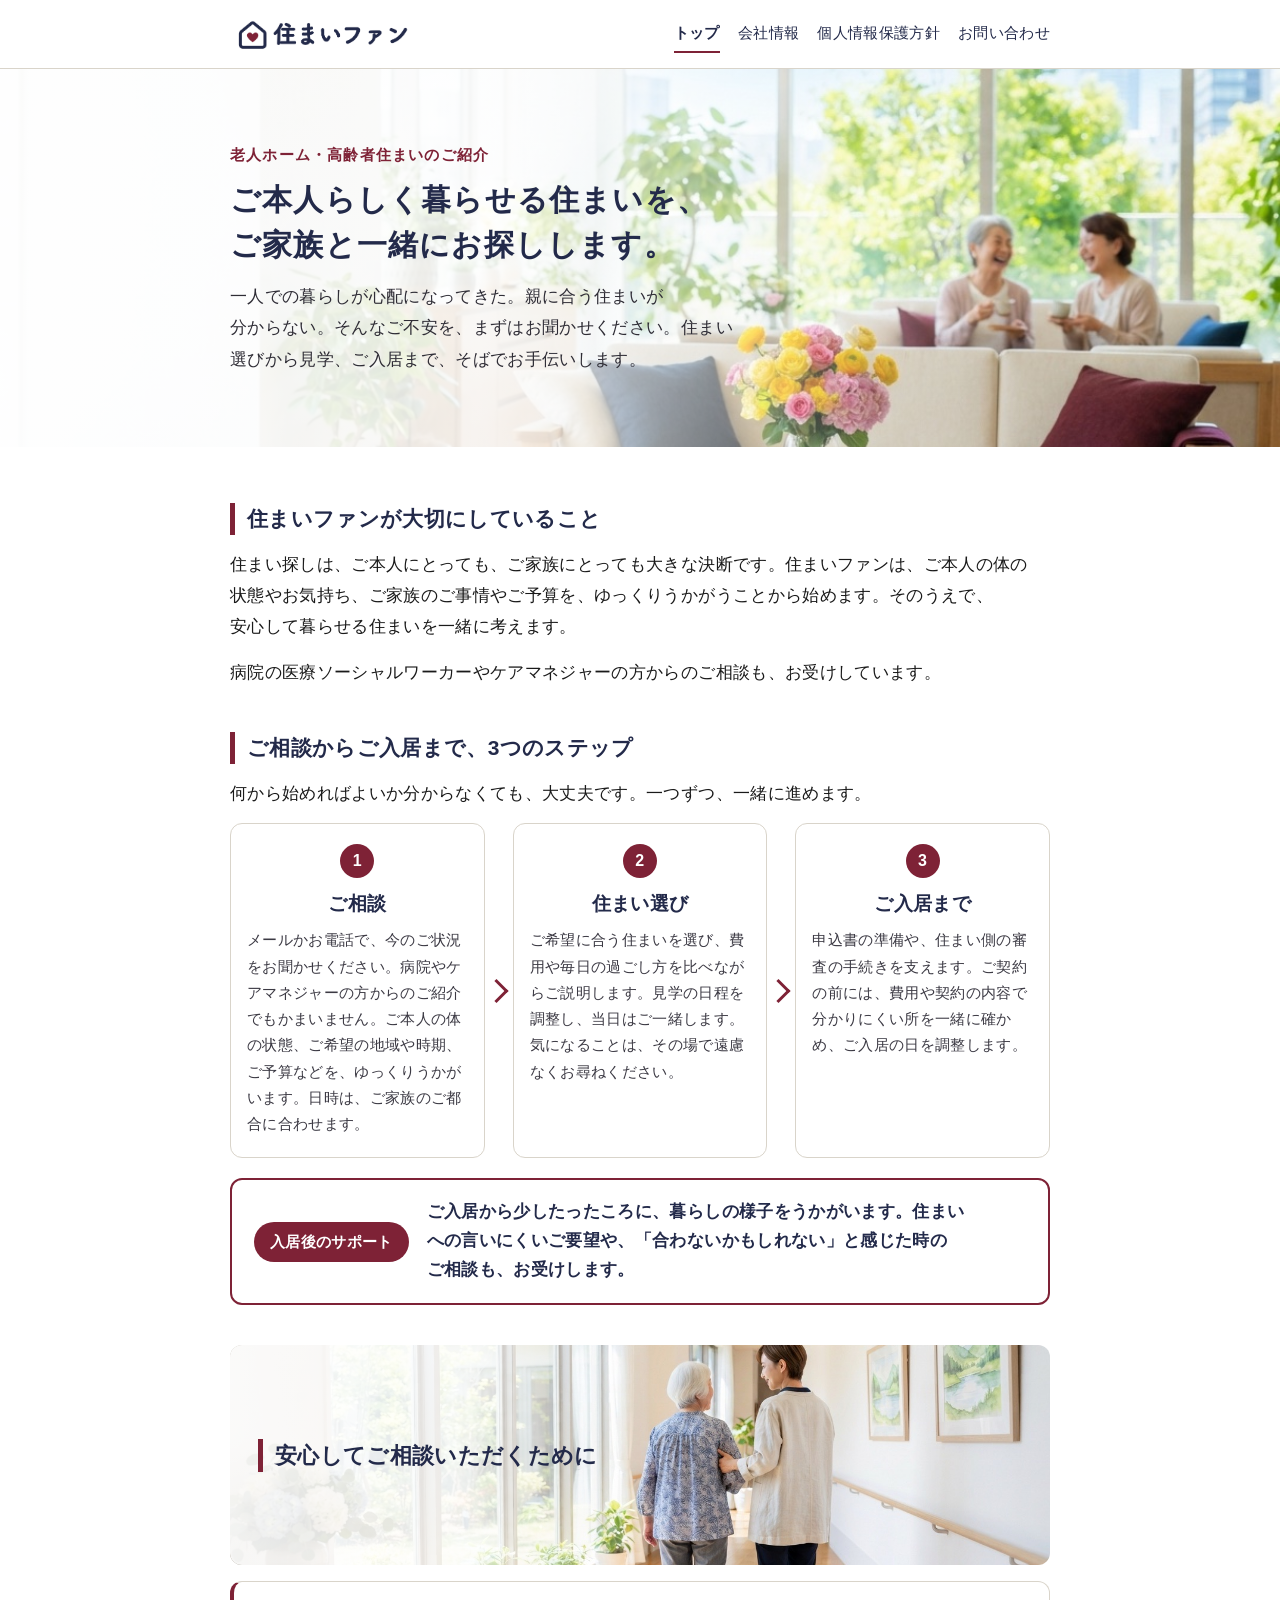
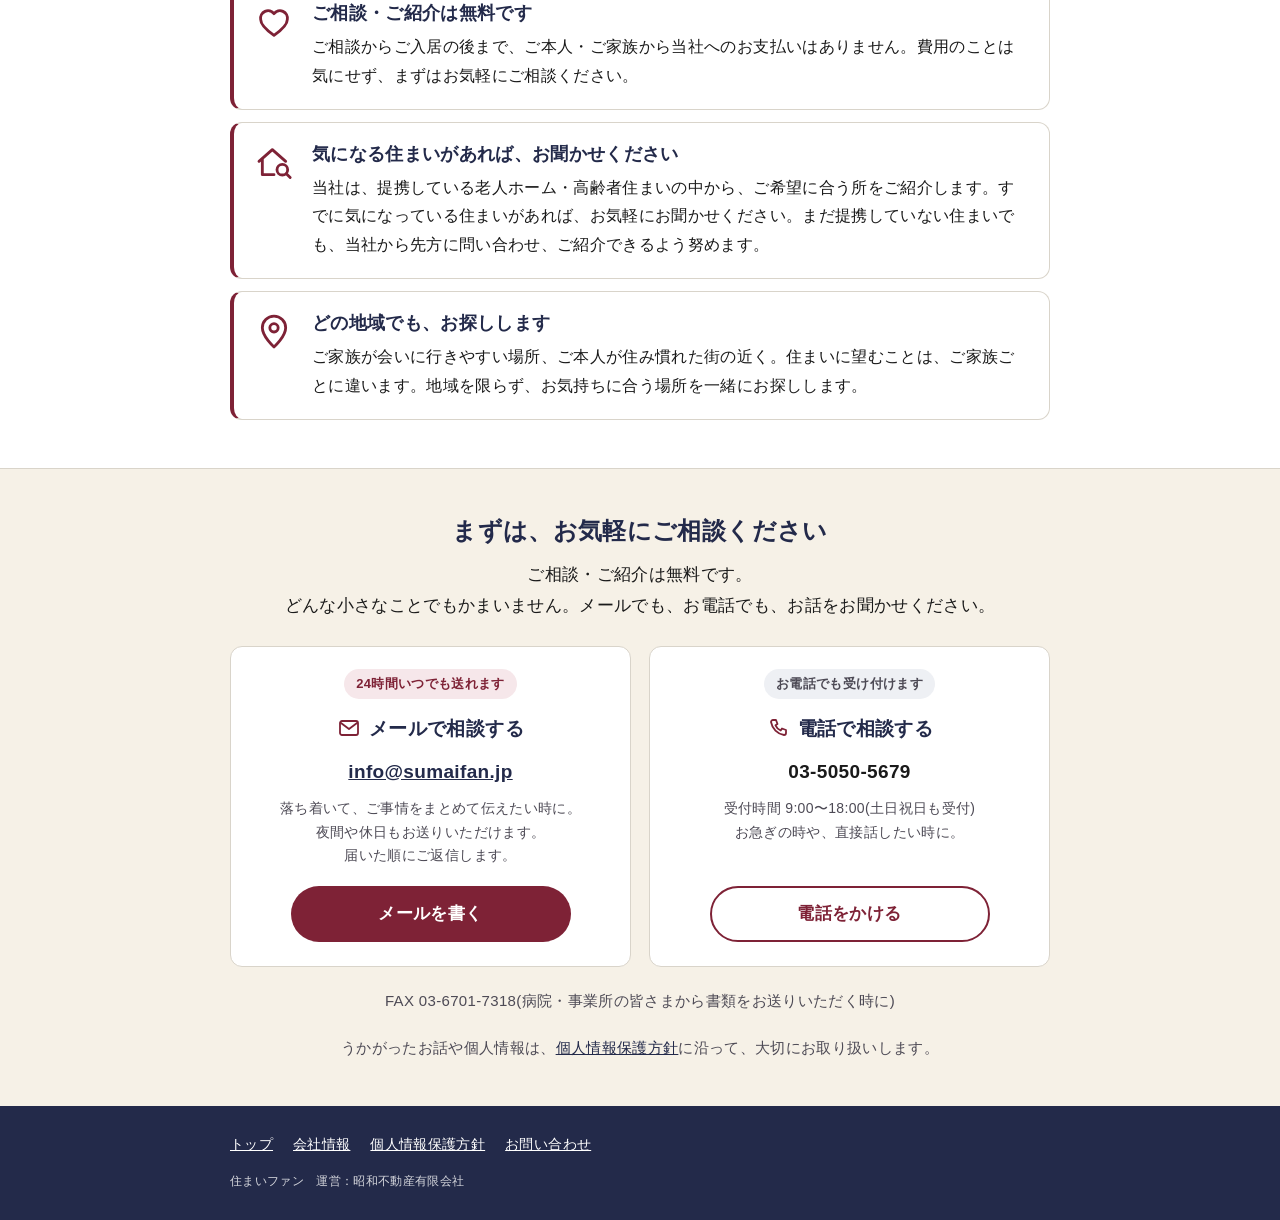
==== index.html @ d3104ee0 "住まいファン 公開(トップ・会社情報・個人情報保護方針・お問い合わせ)" ====
<!doctype html>
<html lang="ja">
<head>
<meta charset="utf-8">
<meta name="viewport" content="width=device-width,initial-scale=1">
<title>住まいファン｜老人ホーム・高齢者住まいのご紹介</title>
<meta name="description" content="住まいファンは、ご本人とご家族のお気持ちをうかがいながら、老人ホーム・高齢者住まいを一緒にお探しする紹介サービスです。ご相談・ご紹介は無料です。運営：昭和不動産有限会社">
<meta property="og:type" content="website">
<meta property="og:site_name" content="住まいファン">
<meta property="og:title" content="住まいファン｜老人ホーム・高齢者住まいのご紹介">
<meta property="og:description" content="住まいファンは、ご本人とご家族のお気持ちをうかがいながら、老人ホーム・高齢者住まいを一緒にお探しする紹介サービスです。ご相談・ご紹介は無料です。運営：昭和不動産有限会社">
<meta property="og:url" content="https://sumaifan.jp/">
<meta property="og:image" content="https://sumaifan.jp/og.jpg">
<meta property="og:image:width" content="1200">
<meta property="og:image:height" content="630">
<meta property="og:locale" content="ja_JP">
<meta name="twitter:card" content="summary_large_image">
<link rel="icon" href="favicon.svg" type="image/svg+xml">
<link rel="stylesheet" href="style.css?v=h7">
</head>
<body>
<header class="site-header">
  <div class="wrap">
    <a class="brand" href="index.html"><img src="logo.png" alt="住まいファン" width="190" height="40"></a>
    <nav class="nav" aria-label="サイト内">
      <a href="index.html" aria-current="page">トップ</a>
      <a href="company.html">会社情報</a>
      <a href="privacy.html">個人情報保護方針</a>
      <a href="contact.html">お問い合わせ</a>
    </nav>
  </div>
</header>

<div class="hero-light">
  <div class="wrap">
    <p class="svc">老人ホーム・高齢者住まいのご紹介</p>
    <h1><span class="nw">ご本人らしく</span><span class="nw">暮らせる住まいを、</span><br><span class="nw">ご家族と一緒に</span><span class="nw">お探しします。</span></h1>
    <p>一人での暮らしが心配になってきた。親に合う住まいが分からない。そんなご不安を、まずはお聞かせください。住まい選びから見学、ご入居まで、そばでお手伝いします。</p>
  </div>
</div>

<main>
  <div class="wrap">

    <section>
      <h2>住まいファンが大切にしていること</h2>
      <p>住まい探しは、ご本人にとっても、ご家族にとっても大きな決断です。住まいファンは、ご本人の体の状態やお気持ち、ご家族のご事情やご予算を、ゆっくりうかがうことから始めます。そのうえで、安心して暮らせる住まいを一緒に考えます。</p>
      <p>病院の医療ソーシャルワーカーやケアマネジャーの方からのご相談も、お受けしています。</p>
    </section>

    <section>
      <h2>ご相談からご入居まで、3つのステップ</h2>
      <p>何から始めればよいか分からなくても、大丈夫です。一つずつ、一緒に進めます。</p>
      <ol class="step3">
        <li><span class="n">1</span><b>ご相談</b><p>メールかお電話で、今のご状況をお聞かせください。病院やケアマネジャーの方からのご紹介でもかまいません。ご本人の体の状態、ご希望の地域や時期、ご予算などを、ゆっくりうかがいます。日時は、ご家族のご都合に合わせます。</p></li>
        <li><span class="n">2</span><b>住まい選び</b><p>ご希望に合う住まいを選び、費用や毎日の過ごし方を比べながらご説明します。見学の日程を調整し、当日はご一緒します。気になることは、その場で遠慮なくお尋ねください。</p></li>
        <li><span class="n">3</span><b>ご入居まで</b><p>申込書の準備や、住まい側の審査の手続きを支えます。ご契約の前には、費用や契約の内容で分かりにくい所を一緒に確かめ、ご入居の日を調整します。</p></li>
      </ol>
      <div class="after-box">
        <span class="after-tag">入居後のサポート</span>
        <p>ご入居から少したったころに、暮らしの様子をうかがいます。住まいへの言いにくいご要望や、「合わないかもしれない」と感じた時のご相談も、お受けします。</p>
      </div>
    </section>

    <section class="promise">
      <div class="promise-head">
        <h2>安心してご相談いただくために</h2>
      </div>
      <div class="cards">
      <div class="card"><svg class="ico" viewBox="0 0 24 24" aria-hidden="true"><path d="M12 20c-5-3.5-8-6.3-8-9.5A4.5 4.5 0 0 1 12 7a4.5 4.5 0 0 1 8 3.5c0 3.2-3 6-8 9.5z"/></svg><div><h3>ご相談・ご紹介は無料です</h3><p>ご相談からご入居の後まで、ご本人・ご家族から当社へのお支払いはありません。費用のことは気にせず、まずはお気軽にご相談ください。</p></div></div>
      <div class="card"><svg class="ico" viewBox="0 0 24 24" aria-hidden="true"><path d="M3 11 11 4l8 7"/><path d="M5 10v9h7"/><circle cx="17" cy="16" r="3.2"/><path d="m19.4 18.4 2.3 2.3"/></svg><div><h3>気になる住まいがあれば、お聞かせください</h3><p>当社は、提携している老人ホーム・高齢者住まいの中から、ご希望に合う所をご紹介します。すでに気になっている住まいがあれば、お気軽にお聞かせください。まだ提携していない住まいでも、当社から先方に問い合わせ、ご紹介できるよう努めます。</p></div></div>
      <div class="card"><svg class="ico" viewBox="0 0 24 24" aria-hidden="true"><path d="M12 21s-7-6.2-7-11.5A7 7 0 0 1 19 9.5C19 14.8 12 21 12 21z"/><circle cx="12" cy="9.5" r="2.5"/></svg><div><h3>どの地域でも、お探しします</h3><p>ご家族が会いに行きやすい場所、ご本人が住み慣れた街の近く。住まいに望むことは、ご家族ごとに違います。地域を限らず、お気持ちに合う場所を一緒にお探しします。</p></div></div>
      </div>
    </section>

  </div>
  <section class="cta">
    <div class="wrap">
      <h2>まずは、お気軽にご相談ください</h2>
      <p class="cta-lead">ご相談・ご紹介は無料です。<br class="pc">どんな小さなことでもかまいません。メールでも、お電話でも、お話をお聞かせください。</p>
      <div class="cta-grid contact-cards">
        <div class="cta-card">
          <span class="cta-tag">24時間いつでも送れます</span>
          <h3><svg class="cta-ico" viewBox="0 0 24 24" aria-hidden="true"><rect x="3" y="5" width="18" height="14" rx="2"/><path d="M4 7l8 6 8-6"/></svg>メールで相談する</h3>
          <p class="cta-main"><span data-m="cGoubmFmaWFtdXNAb2ZuaQ==">(メールアドレスは、ブラウザのJavaScriptを有効にすると表示されます)</span></p>
          <p class="cta-sub">落ち着いて、ご事情をまとめて伝えたい時に。夜間や休日もお送りいただけます。届いた順にご返信します。</p>
          <a class="cta-btn" data-mailto="cGoubmFmaWFtdXNAb2ZuaQ==" href="contact.html">メールを書く</a>
        </div>
        <div class="cta-card cta-card-sub">
          <span class="cta-tag cta-tag-sub">お電話でも受け付けます</span>
          <h3><svg class="cta-ico" viewBox="0 0 24 24" aria-hidden="true"><path d="M7 4h3l1.5 4-2 1.3a10 10 0 0 0 5.2 5.2l1.3-2 4 1.5v3a2 2 0 0 1-2 2A16 16 0 0 1 5 6a2 2 0 0 1 2-2z"/></svg>電話で相談する</h3>
          <p class="cta-main">03-5050-5679</p>
          <p class="cta-sub">受付時間 9:00〜18:00(土日祝日も受付)<br>お急ぎの時や、直接話したい時に。</p>
          <a class="cta-btn cta-btn-sub" href="tel:0350505679">電話をかける</a>
        </div>
      </div>
      <p class="note fax-line">FAX 03-6701-7318(病院・事業所の皆さまから書類をお送りいただく時に)</p>
      <p class="note">うかがったお話や個人情報は、<a href="privacy.html">個人情報保護方針</a>に沿って、大切にお取り扱いします。</p>
    </div>
  </section>
</main>

<footer class="site-footer">
  <div class="wrap">
    <nav aria-label="フッター">
      <a href="index.html">トップ</a>
      <a href="company.html">会社情報</a>
      <a href="privacy.html">個人情報保護方針</a>
      <a href="contact.html">お問い合わせ</a>
    </nav>
    <small>住まいファン　運営：昭和不動産有限会社</small>
  </div>
</footer>
<script src="mail.js?v=2"></script>
</body>
</html>
---- style.css ----
:root{
  --navy:#232a4a;
  --wine:#7e2236;
  --cream:#f6f1e7;
  --ink:#1a1a1a;
  --sub:#4d4a55;
  --line:#d9d4ca;
  --bg:#ffffff;
}
*{box-sizing:border-box}
html{-webkit-text-size-adjust:100%}
body{margin:0;background:var(--bg);color:var(--ink);
  font-family:"Hiragino Sans","Hiragino Kaku Gothic ProN","Noto Sans JP","Yu Gothic",Meiryo,sans-serif;
  font-size:17px;line-height:1.85;letter-spacing:.02em}
a{color:var(--navy)}
img{max-width:100%;height:auto}
.wrap{max-width:860px;margin:0 auto;padding:0 20px}

/* ヘッダー */
.site-header{border-bottom:1px solid var(--line);background:#fff}
.site-header .wrap{display:flex;align-items:center;justify-content:space-between;gap:10px 16px;padding-top:14px;padding-bottom:14px;flex-wrap:wrap}
.brand{display:block;line-height:0}
.brand img{height:40px;width:auto}
.nav{display:flex;gap:4px 18px;flex-wrap:wrap;font-size:15px}
.nav a{text-decoration:none;color:var(--navy);padding:4px 0;border-bottom:2px solid transparent}
.nav a[aria-current="page"]{border-bottom-color:var(--wine);font-weight:600}

/* 見出しの帯 */
.hero{background:var(--navy);color:#fff;position:relative;overflow:hidden}
.hero::after{content:"";position:absolute;right:0;top:0;bottom:0;width:10px;background:var(--wine)}
.hero .wrap{padding-top:44px;padding-bottom:44px}
.hero .svc{color:#f1cdd3;font-size:15px;letter-spacing:.08em;margin:0 0 8px}
.hero h1{font-size:28px;line-height:1.5;margin:0 0 12px;letter-spacing:.04em}
.hero p{margin:0;opacity:.95}
.nw{display:inline-block}
.page-title{background:var(--cream);border-bottom:1px solid var(--line)}
.page-title .wrap{padding-top:28px;padding-bottom:24px}
.page-title h1{margin:0;font-size:26px;color:var(--navy);letter-spacing:.04em}

/* 本文 */
main{padding:12px 0 56px}
section{margin-top:40px}
h2{font-size:21px;color:var(--navy);margin:0 0 14px;padding-left:12px;border-left:5px solid var(--wine);line-height:1.5}
h3{font-size:18px;color:var(--navy);margin:28px 0 8px}
p{margin:0 0 14px}
ul,ol{margin:0 0 14px;padding-left:1.5em}
li{margin:2px 0}

/* 相談の流れ */
.steps{list-style:none;padding:0;margin:0;counter-reset:s;display:grid;gap:10px}
.steps li{counter-increment:s;display:flex;gap:14px;align-items:flex-start;background:var(--cream);border-radius:8px;padding:14px 16px;margin:0}
.steps li::before{content:counter(s);flex:0 0 32px;height:32px;border-radius:50%;background:var(--navy);color:#fff;font-weight:700;display:flex;align-items:center;justify-content:center;font-size:15px;margin-top:2px}
.steps b{display:block;color:var(--navy)}

/* 表 */
table.info{width:100%;border-collapse:collapse;margin:0 0 14px}
table.info th,table.info td{border-bottom:1px solid var(--line);padding:12px 8px;text-align:left;vertical-align:top}
table.info th{width:9em;color:var(--sub);font-weight:600;white-space:nowrap}
table.info ul{margin:0;padding-left:1.2em}

/* 連絡先の箱 */
.contact-box{border:2px solid var(--navy);border-radius:10px;padding:20px 22px;margin:0 0 14px}
.contact-box dl{margin:0;display:grid;grid-template-columns:auto 1fr;gap:6px 18px}
.contact-box dt{color:var(--sub);font-weight:600}
.contact-box dd{margin:0;font-size:19px;word-break:break-all}
.contact-box dd.small{font-size:16px}

.note{font-size:15px;color:var(--sub)}

/* 公開前に埋める所の印 */
.todo{background:#fff3b0;color:#5a4500;border:1px dashed #c9a400;border-radius:3px;padding:0 4px;font-size:.92em}

/* フッター */
.site-footer{background:var(--navy);color:#fff;font-size:14px}
.site-footer .wrap{padding-top:26px;padding-bottom:26px}
.site-footer nav{display:flex;flex-wrap:wrap;gap:6px 20px;margin-bottom:10px}
.site-footer a{color:#fff}
.site-footer small{opacity:.8}

@media (max-width:600px){
  body{font-size:16px}
  .wrap{padding:0 16px}
  .brand img{height:32px}
  .hero h1{font-size:23px}
  .page-title h1{font-size:22px}
  h2{font-size:19px}
  table.info th,table.info td{display:block;width:auto;white-space:normal;padding:4px 4px}
  table.info th{padding-top:12px;border-bottom:none}
  .contact-box{padding:16px}
  .contact-box dl{grid-template-columns:1fr;gap:0}
  .contact-box dd{margin-bottom:10px}
}

/* 写真入りの見出し(10/20) */
.hero-photo{background:#2b3150 url(hero.jpg) center right/cover no-repeat}
.hero-photo::before{content:"";position:absolute;inset:0;background:linear-gradient(90deg,rgba(35,42,74,.88) 0%,rgba(35,42,74,.72) 42%,rgba(35,42,74,.15) 75%,rgba(35,42,74,0) 100%)}
.hero-photo .wrap{position:relative;z-index:1;padding-top:72px;padding-bottom:72px}
.hero-photo h1,.hero-photo p{max-width:30em;text-shadow:0 1px 3px rgba(0,0,0,.25)}

/* 流れの絵 */
.ico{width:30px;height:30px;flex:0 0 30px;fill:none;stroke:var(--navy);stroke-width:1.7;stroke-linecap:round;stroke-linejoin:round}
.ico .ac{fill:var(--wine);stroke:none}
.steps li{align-items:center}
.steps li .ico{margin-left:-2px}

/* 3つの欄(横長の段) */
.cards{display:grid;grid-template-columns:1fr;gap:12px}
.card{display:flex;gap:18px;align-items:flex-start;background:#fff;border:1px solid var(--line);border-left:5px solid var(--wine);border-radius:10px;padding:18px 20px}
.card .ico{width:40px;height:40px;flex:0 0 40px;stroke:var(--wine);margin-top:2px}
.card h3{margin:0 0 6px;font-size:18px;line-height:1.5;color:var(--navy)}
.card p{margin:0;font-size:16px;line-height:1.8}

/* 連絡先の帯 */
.band{background:var(--cream);border-radius:12px;padding:28px 24px}
.band .contact-box{background:#fff}

@media (max-width:600px){
  .hero-photo{background-position:70% center}
  .hero-photo::before{background:linear-gradient(180deg,rgba(35,42,74,.62) 0%,rgba(35,42,74,.5) 100%)}
  .hero-photo .wrap{padding-top:48px;padding-bottom:48px}
  .card{gap:14px;padding:16px}
  .card .ico{width:32px;height:32px;flex-basis:32px}
  .band{padding:22px 16px}
}

/* 流れ(つながった形。10/20) */
.flow{list-style:none;margin:8px 0 0;padding:0;counter-reset:f;position:relative}
.flow li{counter-increment:f;position:relative;padding:0 0 22px 56px;margin:0}
.flow li::before{content:counter(f);position:absolute;left:0;top:0;width:36px;height:36px;border-radius:50%;background:#fff;border:2px solid var(--wine);color:var(--wine);font-weight:700;font-size:16px;display:flex;align-items:center;justify-content:center;z-index:1}
.flow li::after{content:"";position:absolute;left:17px;top:36px;bottom:0;width:2px;background:#e3c9ce}
.flow li:last-child{padding-bottom:0}
.flow li:last-child::after{display:none}
.flow b{display:block;color:var(--navy);font-size:17px;line-height:1.5;padding-top:5px;margin-bottom:2px}
.flow div{color:#3c3a44}

/* 明るい写真の見出し(10/20) */
.hero-light{position:relative;background:#f7f5f0 url(hero.jpg) right center/cover no-repeat;overflow:hidden}
.hero-light::before{content:"";position:absolute;inset:0;background:linear-gradient(90deg,rgba(255,255,255,.94) 0%,rgba(255,255,255,.86) 38%,rgba(255,255,255,.25) 64%,rgba(255,255,255,0) 80%)}
.hero-light .wrap{position:relative;z-index:1;padding-top:72px;padding-bottom:72px}
.hero-light .svc{color:var(--wine);font-size:15px;letter-spacing:.08em;margin:0 0 8px;font-weight:600}
.hero-light h1{font-size:30px;line-height:1.5;margin:0 0 14px;letter-spacing:.04em;color:var(--navy);max-width:16em}
.hero-light p{margin:0;max-width:27em;color:#2f2d36}
@media (max-width:600px){
  .hero-light{background:#fff url(hero.jpg) center bottom/100% auto no-repeat}
  .hero-light::before{background:linear-gradient(180deg,#fff 0%,#fff 55%,rgba(255,255,255,0) 72%)}
  .hero-light .wrap{padding-top:36px;padding-bottom:62vw}
  .hero-light h1{font-size:23px}
  .flow li{padding-left:50px}
}

/* 流れ(同じ大きさの枠を並べる。LIFULL介護の形を参考。10/20) */
.flow-cards{list-style:none;margin:8px 0 0;padding:0;display:grid;grid-template-columns:repeat(3,1fr);gap:14px}
.flow-cards li{margin:0;background:#fff;border:1px solid var(--line);border-radius:10px;padding:16px 16px 18px;display:flex;flex-direction:column}
.flow-cards .no{align-self:flex-start;background:var(--wine);color:#fff;font-size:12px;font-weight:700;letter-spacing:.08em;border-radius:4px;padding:2px 8px;margin-bottom:10px}
.flow-cards b{color:var(--navy);font-size:17px;line-height:1.5;margin-bottom:6px}
.flow-cards p{margin:0;font-size:15px;line-height:1.75;color:#3c3a44}
@media (max-width:760px){.flow-cards{grid-template-columns:repeat(2,1fr)}}
@media (max-width:600px){.flow-cards{grid-template-columns:1fr;gap:10px}.flow-cards li{padding:14px 16px}}

/* 3つのステップ(スーモカウンター・楽天銀行の形を参考。10/20) */
.step3{list-style:none;margin:10px 0 0;padding:0;display:grid;grid-template-columns:1fr 1fr 1fr;gap:34px}
.step3 li{position:relative;margin:0;background:#fff;border:1px solid var(--line);border-radius:12px;padding:20px 18px;text-align:center}
.step3 li:not(:last-child)::after{content:"";position:absolute;right:-24px;top:50%;width:14px;height:14px;border-top:3px solid var(--wine);border-right:3px solid var(--wine);transform:translateY(-50%) rotate(45deg)}
.step3 .n{display:inline-flex;align-items:center;justify-content:center;width:34px;height:34px;border-radius:50%;background:var(--wine);color:#fff;font-weight:700;font-size:16px}
.step3 b{display:block;margin:8px 0 6px;color:var(--navy);font-size:19px}
.step3 p{margin:0;font-size:15px;line-height:1.75;text-align:left;color:#3c3a44}
.after{margin:16px 0 0;padding:12px 16px;background:var(--cream);border-radius:8px;font-size:15px}
@media (max-width:600px){
  .step3{grid-template-columns:1fr;gap:30px}
  .step3 li:not(:last-child)::after{right:auto;left:50%;top:auto;bottom:-22px;transform:translateX(-50%) rotate(135deg)}
}

/* ステップの後の写真(10/20) */
.photo-band{margin:40px 0 0}
.photo-band img{display:block;width:100%;height:auto;aspect-ratio:1376/606;object-fit:cover;border-radius:12px}
@media (max-width:600px){.photo-band{margin-top:32px}.photo-band img{aspect-ratio:4/3;object-position:30% center}}

/* 3つの段をまとめる見出しの帯(写真入り。10/20) */
.promise-head{position:relative;height:220px;border-radius:12px;overflow:hidden;background:#f3efe8 url(family_walk.jpg) 70% 40%/cover no-repeat;margin-bottom:16px;display:flex;align-items:center}
.promise-head::before{content:"";position:absolute;inset:0;background:linear-gradient(90deg,rgba(255,255,255,.93) 0%,rgba(255,255,255,.8) 30%,rgba(255,255,255,0) 52%)}
.promise-head h2{position:relative;margin:0 0 0 28px;border-left:5px solid var(--wine);padding-left:12px;font-size:22px}
@media (max-width:600px){
  .promise-head{height:auto;flex-direction:column;align-items:stretch;background:none}
  .promise-head::before{display:none}
  .promise-head h2{margin:0 0 12px;font-size:19px}
  .promise-head::after{content:"";display:block;height:170px;border-radius:12px;background:url(family_walk.jpg) 70% 40%/cover no-repeat}
}

/* 連絡先の帯(LIFULL介護・笑美面・スーモカウンター・ベリーベストの形を参考。10/20) */
.cta{background:var(--cream);border-top:1px solid var(--line);margin-top:48px}
.cta .wrap{padding-top:44px;padding-bottom:44px}
.cta h2{text-align:center;border:none;padding:0;font-size:24px;margin-bottom:10px}
.cta-lead{text-align:center;margin:0 auto 24px;max-width:42em}
.cta-grid{display:grid;grid-template-columns:1fr 1fr;gap:18px}
.cta-card{background:#fff;border:1px solid var(--line);border-radius:12px;padding:22px 22px 24px;display:flex;flex-direction:column;align-items:center;text-align:center}
.cta-tag{background:#f6e7ea;color:var(--wine);font-size:13px;font-weight:700;border-radius:999px;padding:3px 12px}
.cta-card h3{display:flex;align-items:center;gap:8px;margin:12px 0 8px;font-size:19px;color:var(--navy)}
.cta-ico{width:24px;height:24px;fill:none;stroke:var(--wine);stroke-width:1.8;stroke-linecap:round;stroke-linejoin:round}
.cta-main{margin:0 0 4px;font-size:19px;font-weight:600;word-break:break-all}
.cta-tel{font-size:28px;letter-spacing:.04em;color:var(--navy)}
.cta-sub{margin:0;font-size:14px;color:var(--sub)}
.cta-btn{margin-top:auto;display:block;width:100%;max-width:280px;background:var(--wine);color:#fff;text-decoration:none;font-weight:700;border-radius:999px;padding:12px 16px}
.cta-card p:last-of-type{margin-bottom:18px}
.cta-btn:hover{opacity:.9}
.cta .note{text-align:center;margin:20px 0 0}
main{padding-bottom:0}
@media (max-width:600px){
  .cta .wrap{padding-top:32px;padding-bottom:32px}
  .cta h2{font-size:20px}
  .cta-lead{text-align:left}
  .cta-lead br.pc{display:none}
  .cta-grid{grid-template-columns:1fr}
  .cta-tel{font-size:25px}
}

/* メールを主にし、電話は1行に控える(笑美面の問い合わせページ・スーモカウンターの形を参考。10/20) */
.cta-mail{max-width:520px;margin:0 auto;background:#fff;border:1px solid var(--line);border-radius:12px;padding:24px 22px 26px;display:flex;flex-direction:column;align-items:center;text-align:center}
.cta-mail h3{display:flex;align-items:center;gap:8px;margin:12px 0 8px;font-size:20px;color:var(--navy)}
.cta-mail .cta-main{margin-bottom:18px}
.cta-tel-line{text-align:center;margin:18px 0 0;font-size:14px;color:var(--sub)}
.cta-tel-line a{color:var(--sub)}

/* 電話は枠を残し、メールより控えめに見せる(10/20) */
.cta-tag-sub{background:#eef0f4;color:var(--sub)}
.cta-card-sub .cta-main{font-size:19px;color:var(--ink)}
.cta-btn-sub{background:#fff;color:var(--wine);border:2px solid var(--wine);padding:10px 16px}

/* 入居後の一文を、3つのステップに続く段として見せる(笑美面の「STEP 7 ご入居後サポート」を参考。10/20) */
.after-box{position:relative;margin-top:20px;display:flex;align-items:center;gap:18px;background:#fff;border:2px solid var(--wine);border-radius:12px;padding:18px 22px}
.after-box::before{content:none;position:absolute;left:50%;top:-24px;width:14px;height:14px;border-top:3px solid var(--wine);border-right:3px solid var(--wine);transform:translateX(-50%) rotate(135deg)}
.after-tag{flex:0 0 auto;background:var(--wine);color:#fff;font-weight:700;font-size:15px;border-radius:999px;padding:6px 16px}
.after-box b{display:block;color:var(--navy);font-size:19px;margin-bottom:2px}
.after-box p{margin:0;font-size:15px;line-height:1.75;color:#3c3a44}
@media (max-width:600px){
  .after-box{flex-direction:column;align-items:flex-start;gap:10px;padding:16px}
  .after-box{margin-top:30px}
  .after-box::before{content:"";top:-22px}
}
.after-box>p{font-size:17px;font-weight:600;color:var(--navy);line-height:1.7}

/* 全体の微修正(10/20) */
/* 日本語を文節の切れ目で折り返す(「ご/本人」「日時/は」のような折れ方を防ぐ) */
h1,h2,h3,p,li,dd,b{word-break:auto-phrase;text-wrap:pretty}
/* 角の丸みをそろえる */
.flow-cards li,.card,.step3 li,.after-box,.cta-card,.promise-head,.hero-light{border-radius:12px}
.hero-light{border-radius:0}
/* 一番上の文の幅を広げ、折り返しを減らす */
.hero-light p{max-width:30em}
/* 3つのステップ：枠の中を少し広くし、矢印の間を詰める */
.step3{gap:28px}
.step3 li{padding:20px 16px}
.step3 li:not(:last-child)::after{right:-21px}
/* 3つの段：左の線を細く */
.card{border-left-width:4px}
/* 見出しの上の余白をそろえる */
section{margin-top:44px}
.promise{margin-top:40px}
@media (max-width:600px){
  .nav{gap:4px 14px;font-size:14px}
  section{margin-top:36px}
}
/* 幅の狭い枠の中は、文節で折ると行が短く切れすぎるため、通常の折り返しにする */
.step3 p,.card p,.cta-card p{word-break:normal;text-wrap:wrap}

/* 会社情報：ごあいさつの帯(背景を消した写真を、帯の下端にそろえる。ベネッセスタイルケア・GA technologies の形を参考。10/20) */
/* ページ名は色の帯にせず白地に置き、ごあいさつの帯とぶつけない(ベネッセスタイルケア・GA technologies の形。10/20) */
.page-title-plain{background:#fff;border-bottom:none}
.page-title-plain .wrap{padding-top:32px;padding-bottom:24px}
/* あいさつの本文も帯の中に入れ、文を写真に重ねて帯を短くする(トップの一番上の写真と同じ重ね方。10/20) */
.mb{position:relative;overflow:hidden;margin:0;background:linear-gradient(100deg,#f4f6fa 0%,#e9edf5 55%,#dfe4ef 100%)}
.mb-in{position:relative;max-width:860px;margin:0 auto;padding:0 20px}
/* 写真は帯の高さいっぱいに右下へ置く。文がかかる左側(肩のあたり)は、帯の色へ薄めて文を読みやすくする */
.mb-photo{position:absolute;z-index:0;right:-10px;bottom:0;height:100%;max-height:520px;width:auto;
  -webkit-mask-image:linear-gradient(to right,transparent 0%,transparent 14%,#000 36%);mask-image:linear-gradient(to right,transparent 0%,transparent 14%,#000 36%)}
.mb-text{position:relative;z-index:1;max-width:61%;padding:32px 0 26px}
.msg-label{display:block;color:var(--wine);font-size:12px;font-weight:700;letter-spacing:.28em;margin:0 0 8px}
.mb h2.msg-lead{font-size:24px;line-height:1.5;color:var(--navy);font-weight:700;letter-spacing:.04em;margin:0 0 12px;padding:0;border:none}
.msg-body{font-size:15px;line-height:1.85;color:#2f2d36}
.msg-body p{margin:0 0 6px}
.msg-sign{margin:12px 0 0;color:var(--sub);font-size:13px;letter-spacing:.06em}
.msg-sign b{display:inline-block;color:var(--ink);font-size:21px;letter-spacing:.16em;font-weight:600;margin-left:12px;vertical-align:-2px}
/* 幅の狭い画面：写真は右上に置き、見出しを写真の左に並べる。本文は写真の下側(服のあたりを帯の色へ薄めた所)に重ねる */
@media (max-width:760px){
  .page-title-plain .wrap{padding-top:28px;padding-bottom:20px}
  .mb-in{padding:0 16px}
  .mb-photo{top:0;bottom:auto;right:-14px;height:clamp(220px,46vw,300px);max-height:none;
    -webkit-mask-image:linear-gradient(to bottom,#000 52%,transparent 88%);mask-image:linear-gradient(to bottom,#000 52%,transparent 88%)}
  .mb-text{max-width:none;padding:22px 0 22px}
  .msg-label{font-size:11px}
  .mb h2.msg-lead{font-size:19px;max-width:52%;margin-bottom:24px}
  .msg-body{font-size:14.5px;line-height:1.8}
  .msg-sign{font-size:12px}
  .msg-sign b{font-size:19px}
}
@media (min-width:521px) and (max-width:760px){
  .mb h2.msg-lead{font-size:22px;margin-bottom:26px}
}
table.info td.sub,table.info td.sub a{color:var(--sub);font-size:15px}

/* 運営会社の表の上の写真(ほけんの窓口の「表の真上に写真」、みんかいの「相談員と本人・家族の場面」を参考。角の丸みはトップの写真の帯にそろえる。10/20) */
.company-photo{margin:0 0 18px}
.company-photo img{display:block;width:100%;height:280px;object-fit:cover;object-position:50% 45%;border-radius:12px}
@media (max-width:600px){.company-photo img{height:auto;aspect-ratio:16/10;object-position:55% 50%}}
/* 表の上の写真に、うっすらぼかしをかけ、顔をはっきりさせない(トップの写真と見え方をそろえる。10/20) */
.company-photo{position:relative;overflow:hidden;border-radius:12px}
.company-photo img{filter:blur(.75px) brightness(1.03);transform:scale(1.012)}
/* トップの一番上の写真と同じく、白をうっすら重ねてやわらげる */
.company-photo::after{content:"";position:absolute;inset:0;background:rgba(255,255,255,.10);pointer-events:none}
/* 上のメニューを、どのページでも画面の上に固定する(10/20) */
.site-header{position:sticky;top:0;z-index:100;background:rgba(255,255,255,.96);-webkit-backdrop-filter:blur(6px);backdrop-filter:blur(6px)}
/* 方針ページ：最初の前文を、会社情報のごあいさつの帯と同じ色の帯に入れる(10/20) */
.lead-band{margin:0;background:linear-gradient(100deg,#f4f6fa 0%,#e9edf5 55%,#dfe4ef 100%)}
.lead-band .wrap{padding-top:30px;padding-bottom:22px}
.lead-band p{margin:0 0 12px;color:#2f2d36}
/* 方針ページ：10章の窓口の枠の中の文字を、本文と同じ大きさ・太さにする(10/20) */
.contact-box-plain dd,.contact-box-plain dd.small{font-size:inherit;font-weight:400}
/* 会社情報・お問い合わせ：写真の中に見出しを置く(トップの「安心してご相談いただくために」と同じ形。ぼかしは会社情報の写真と同じ0.75px。10/20) */
.photo-head{position:relative;height:220px;border-radius:12px;overflow:hidden;margin-bottom:16px;display:flex;align-items:center;background:#f3efe8}
.photo-head img{position:absolute;inset:0;width:100%;height:100%;object-fit:cover;filter:blur(.75px) brightness(1.03);transform:scale(1.012)}
.photo-head::before{content:"";position:absolute;inset:0;z-index:1;background:linear-gradient(90deg,rgba(255,255,255,.93) 0%,rgba(255,255,255,.8) 30%,rgba(255,255,255,0) 52%)}
.photo-head h2{position:relative;z-index:2;margin:0 0 0 28px;border-left:5px solid var(--wine);padding-left:12px;font-size:22px}
/* 相談の写真：左の相談員の後ろ姿に見出しが重なるため、写真を少し大きくして右へ寄せ、ご本人とご家族を右側に見せる */
.photo-head-consult img{object-position:50% 40%;transform:scale(1.25);transform-origin:95% 45%}
.photo-head-tour img{object-position:50% 45%;transform:translateX(7.5%) scale(1.15)}
/* 相談の写真は、左に残る相談員の影が見出しの後ろで透けないよう、左側を少し濃く白くする */
.photo-head-consult::before{background:linear-gradient(90deg,rgba(255,255,255,.96) 0%,rgba(255,255,255,.9) 32%,rgba(255,255,255,0) 54%)}
@media (max-width:600px){
  .photo-head{height:auto;flex-direction:column;align-items:stretch;background:none;overflow:visible}
  .photo-head::before{display:none}
  .photo-head h2{order:-1;margin:0 0 12px;font-size:19px}
  .photo-head img{position:relative;inset:auto;height:170px;border-radius:12px;transform:none}
  .photo-head-consult img{object-position:60% 45%}
}
/* 写真を帯の右側に縮めて置き、人物の頭まで全体を見せる。左は無地の淡い面にして見出しを置く(トップの帯と同じく、写真の左端を淡い面へなじませる。10/20) */
.photo-head{background:linear-gradient(90deg,#fbfaf8 0%,#f5f3ef 100%)}
.photo-head::before{display:none}
.photo-head img,.photo-head-consult img,.photo-head-tour img{left:auto;right:0;width:60%;transform:none;object-fit:cover;
  -webkit-mask-image:linear-gradient(to right,transparent 0%,#000 24%);mask-image:linear-gradient(to right,transparent 0%,#000 24%)}
.photo-head-consult img{object-position:50% 50%}
.photo-head-tour img{object-position:50% 35%}
@media (max-width:600px){
  .photo-head{background:none}
  .photo-head img,.photo-head-consult img,.photo-head-tour img{width:100%;-webkit-mask-image:none;mask-image:none}
  .photo-head-tour img{object-position:50% 30%}
}
/* お問い合わせ：トップの連絡先の帯と同じ枠(メールを主、電話は控えめ)。ページ内では本文の幅に合わせる(10/20) */
.contact-cards{margin:18px 0 10px}
.contact-cards .cta-sub{margin:4px 0 16px;font-size:14px;line-height:1.7;text-align:center}
.contact-cards .cta-card p.cta-main{margin-bottom:4px}
.fax-line{margin:6px 0 0}
.contact-cards .cta-card p.cta-sub{word-break:auto-phrase;text-wrap:pretty}
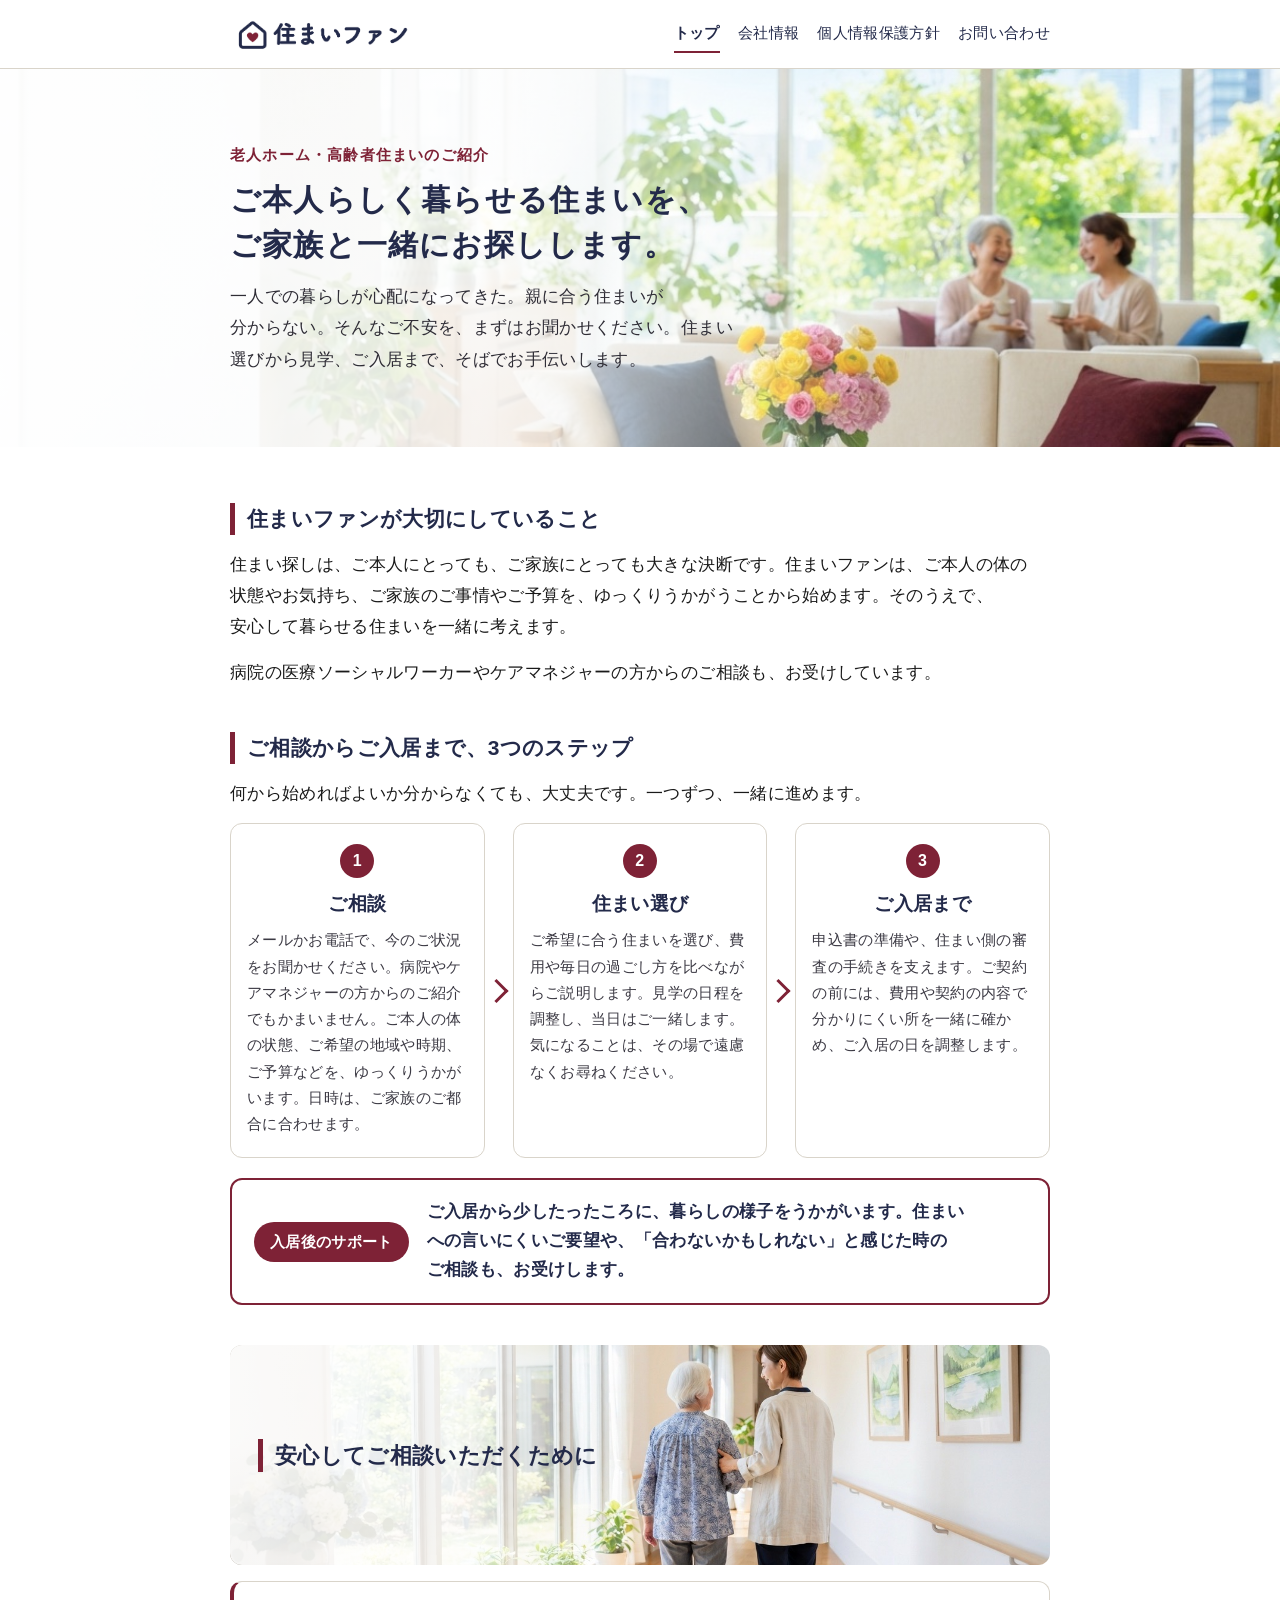
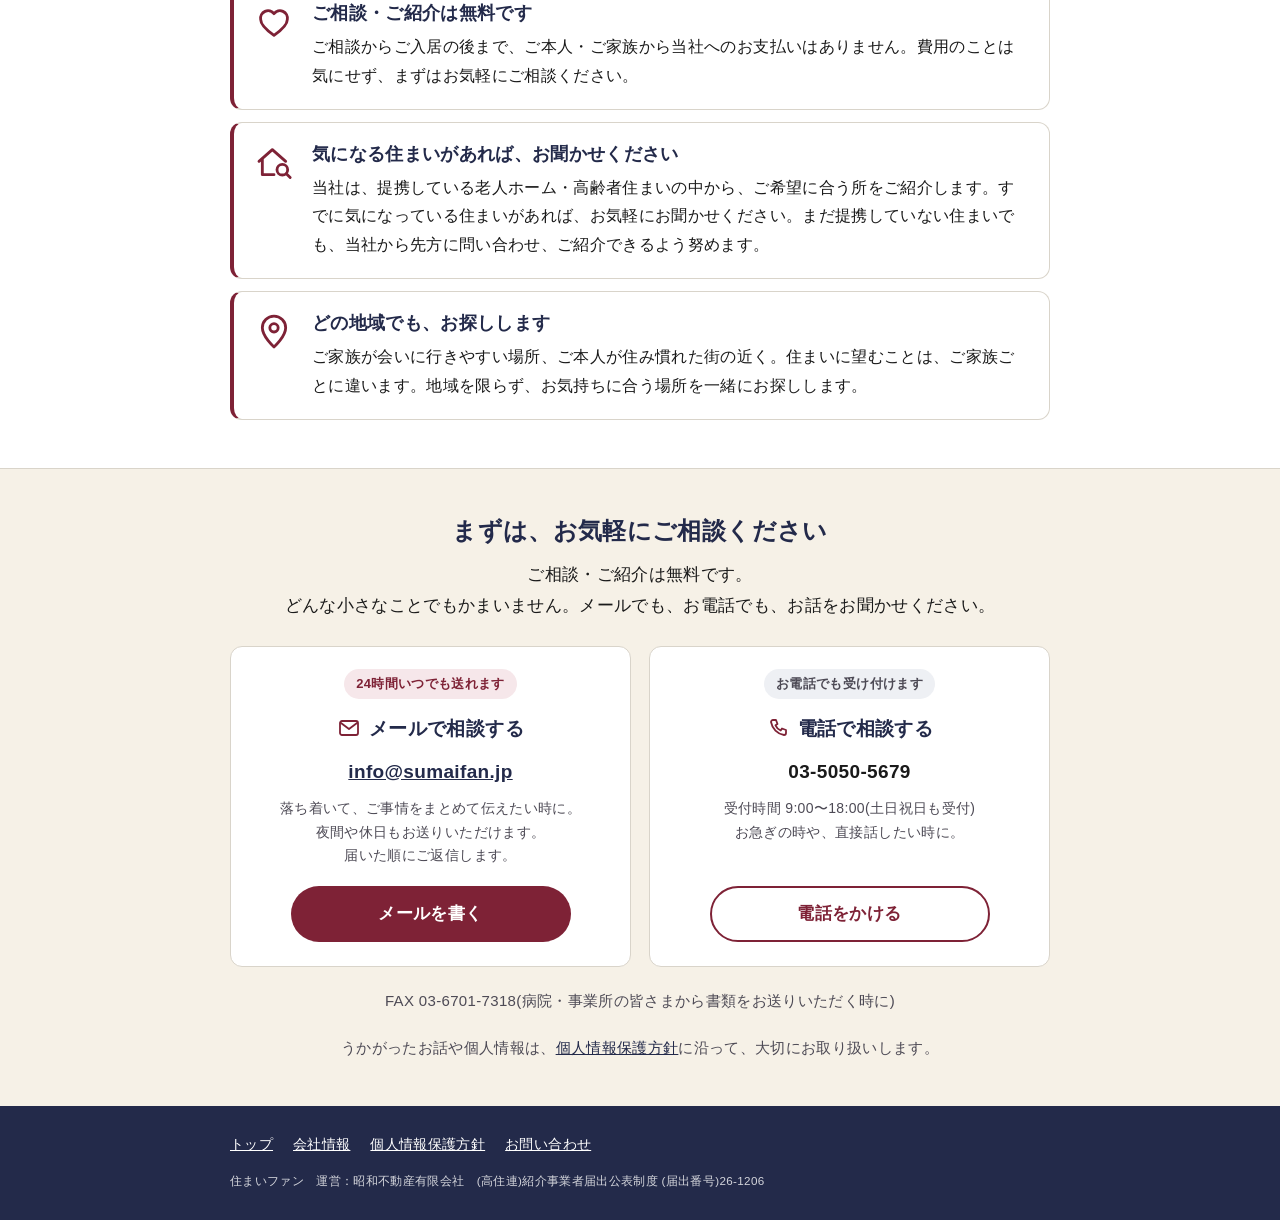
==== commit c359705d: "高住連の届出番号(26-1206)を会社情報の表と全ページのフッターに追加 Co-Authored-By: Claude Opus 5.5 <noreply@anthropic.com>" ====
--- a/index.html
+++ b/index.html
@@ -108,7 +108,7 @@
       <a href="privacy.html">個人情報保護方針</a>
       <a href="contact.html">お問い合わせ</a>
     </nav>
-    <small>住まいファン　運営：昭和不動産有限会社</small>
+    <small>住まいファン　運営：昭和不動産有限会社　(高住連)紹介事業者届出公表制度 (届出番号)26-1206</small>
   </div>
 </footer>
 <script src="mail.js?v=2"></script>
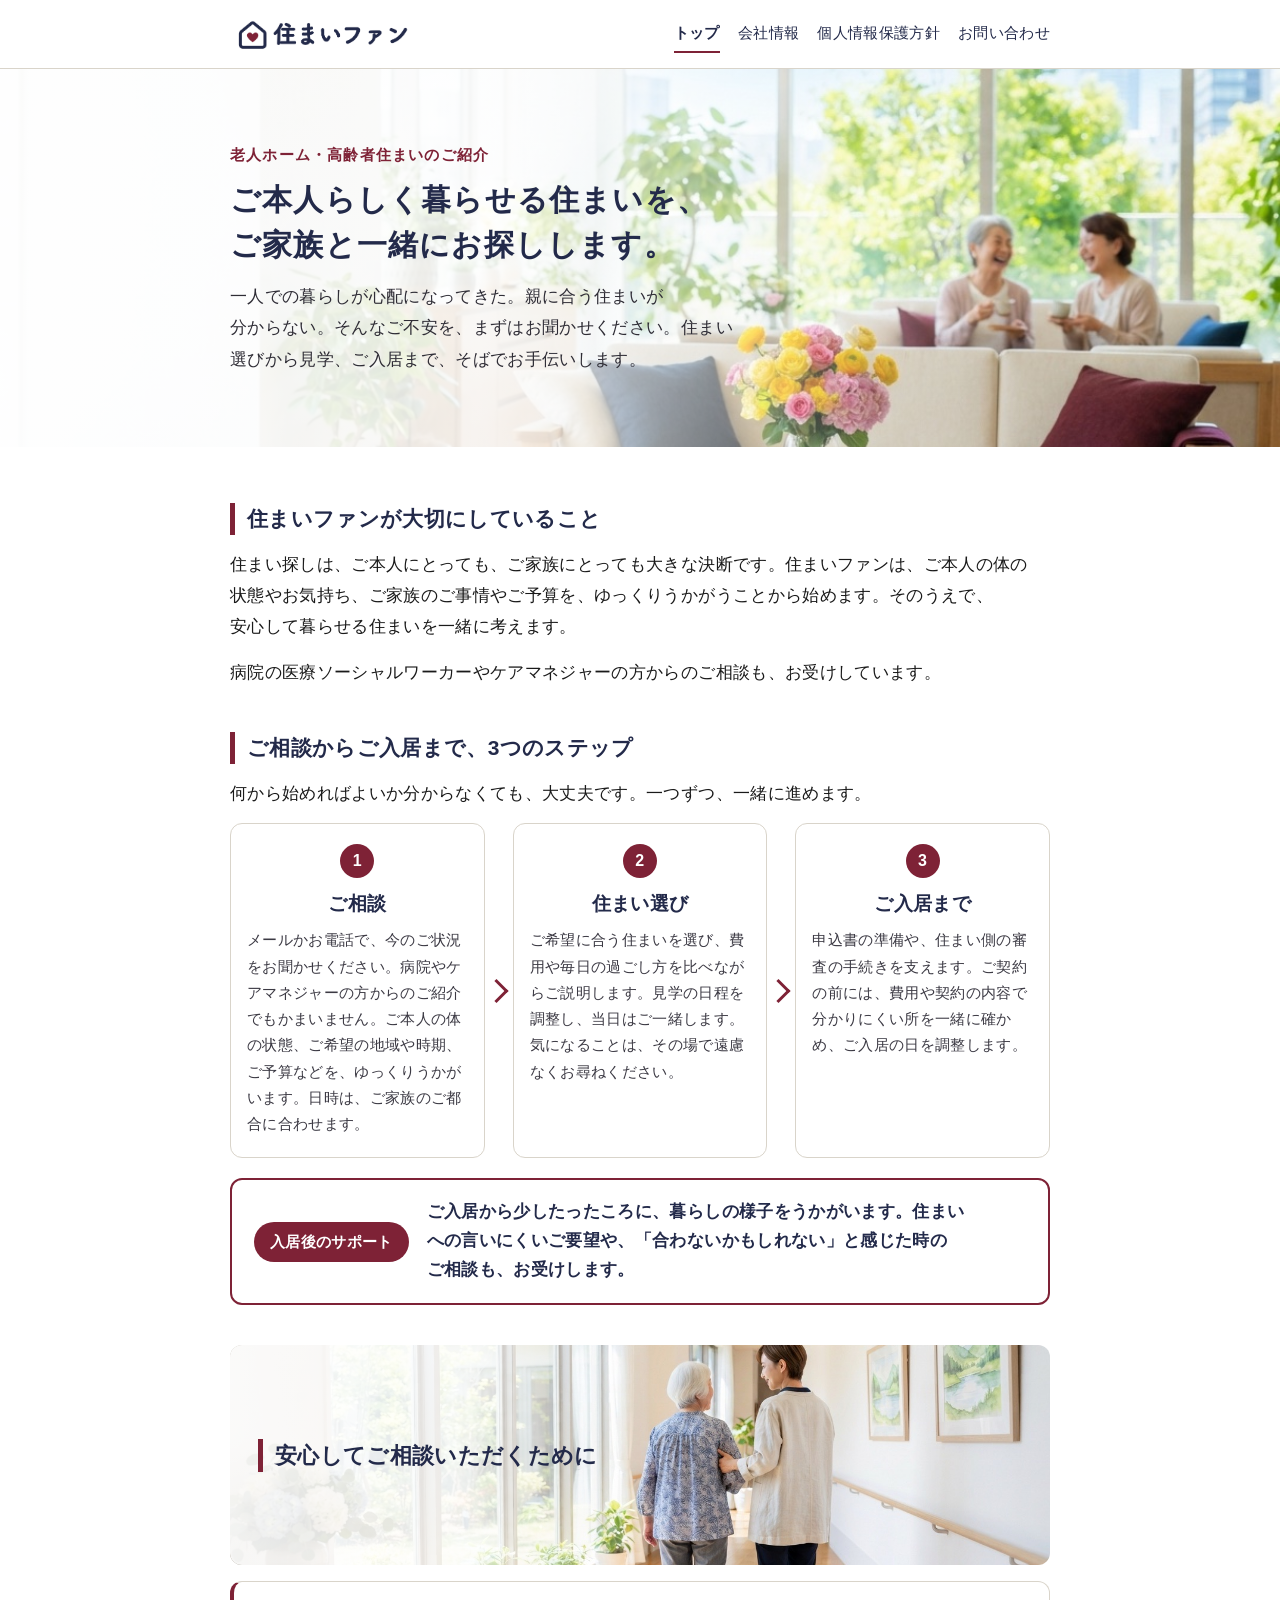
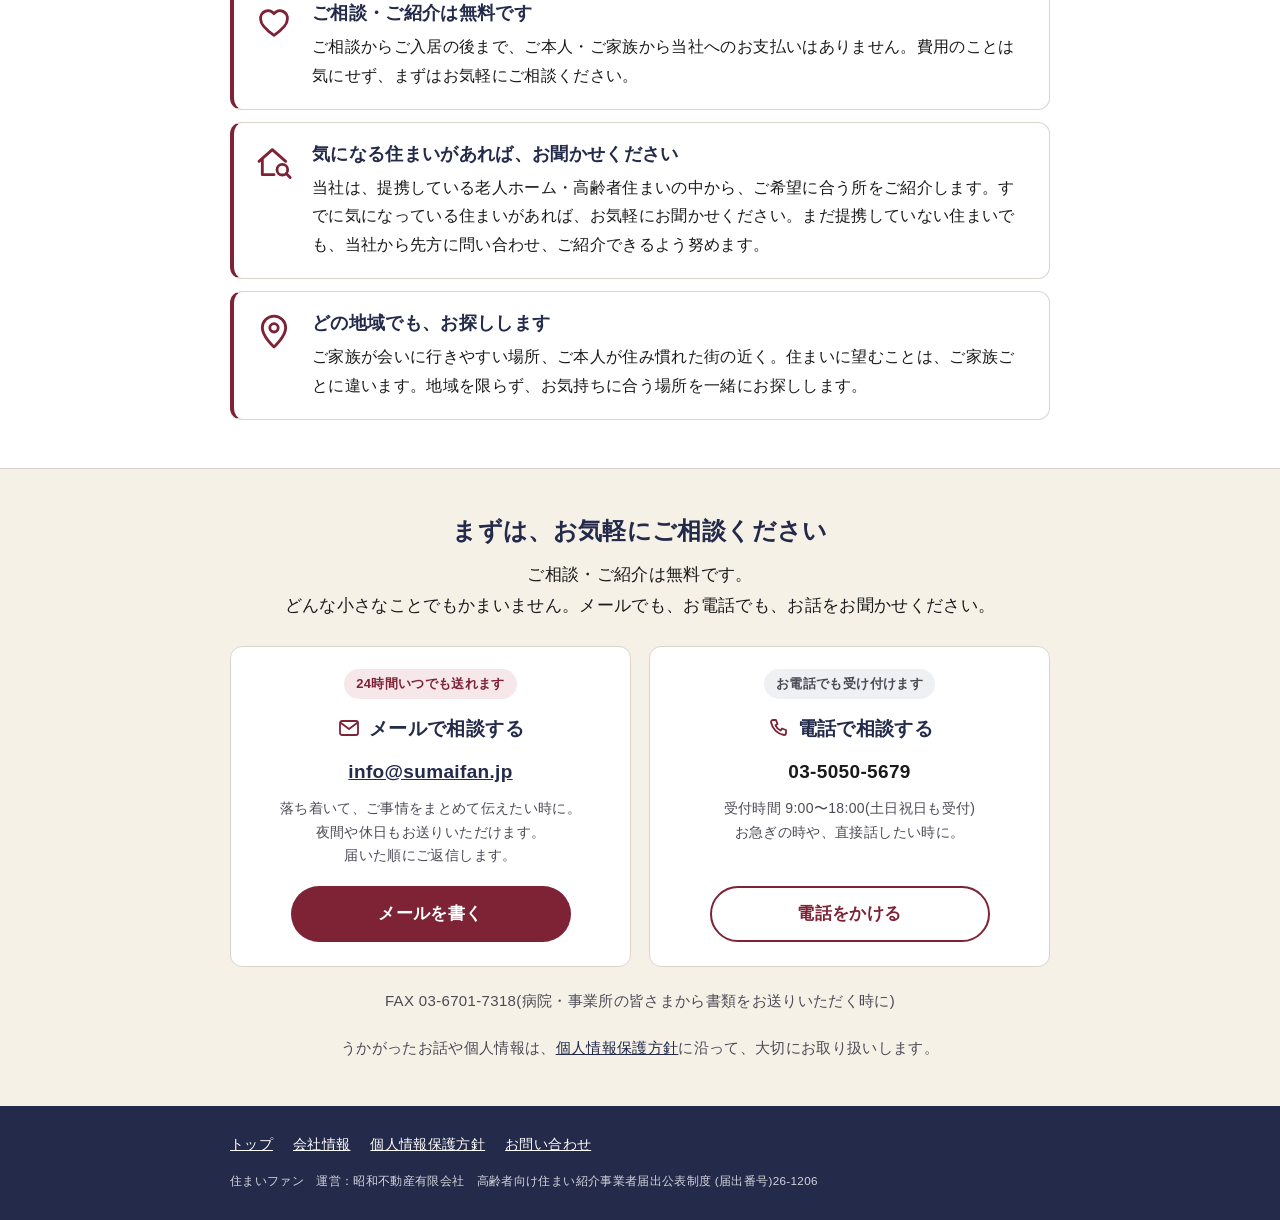
==== commit 1da28cec: "届出番号の表記を高齢者向け住まい紹介事業者届出公表制度に変更、会社情報の表の文字を17pxにそろえる Co-Authored-By: Claude Opus 5.5 <noreply@anthropi" ====
--- a/index.html
+++ b/index.html
@@ -108,7 +108,7 @@
       <a href="privacy.html">個人情報保護方針</a>
       <a href="contact.html">お問い合わせ</a>
     </nav>
-    <small>住まいファン　運営：昭和不動産有限会社　(高住連)紹介事業者届出公表制度 (届出番号)26-1206</small>
+    <small>住まいファン　運営：昭和不動産有限会社　高齢者向け住まい紹介事業者届出公表制度 (届出番号)26-1206</small>
   </div>
 </footer>
 <script src="mail.js?v=2"></script>
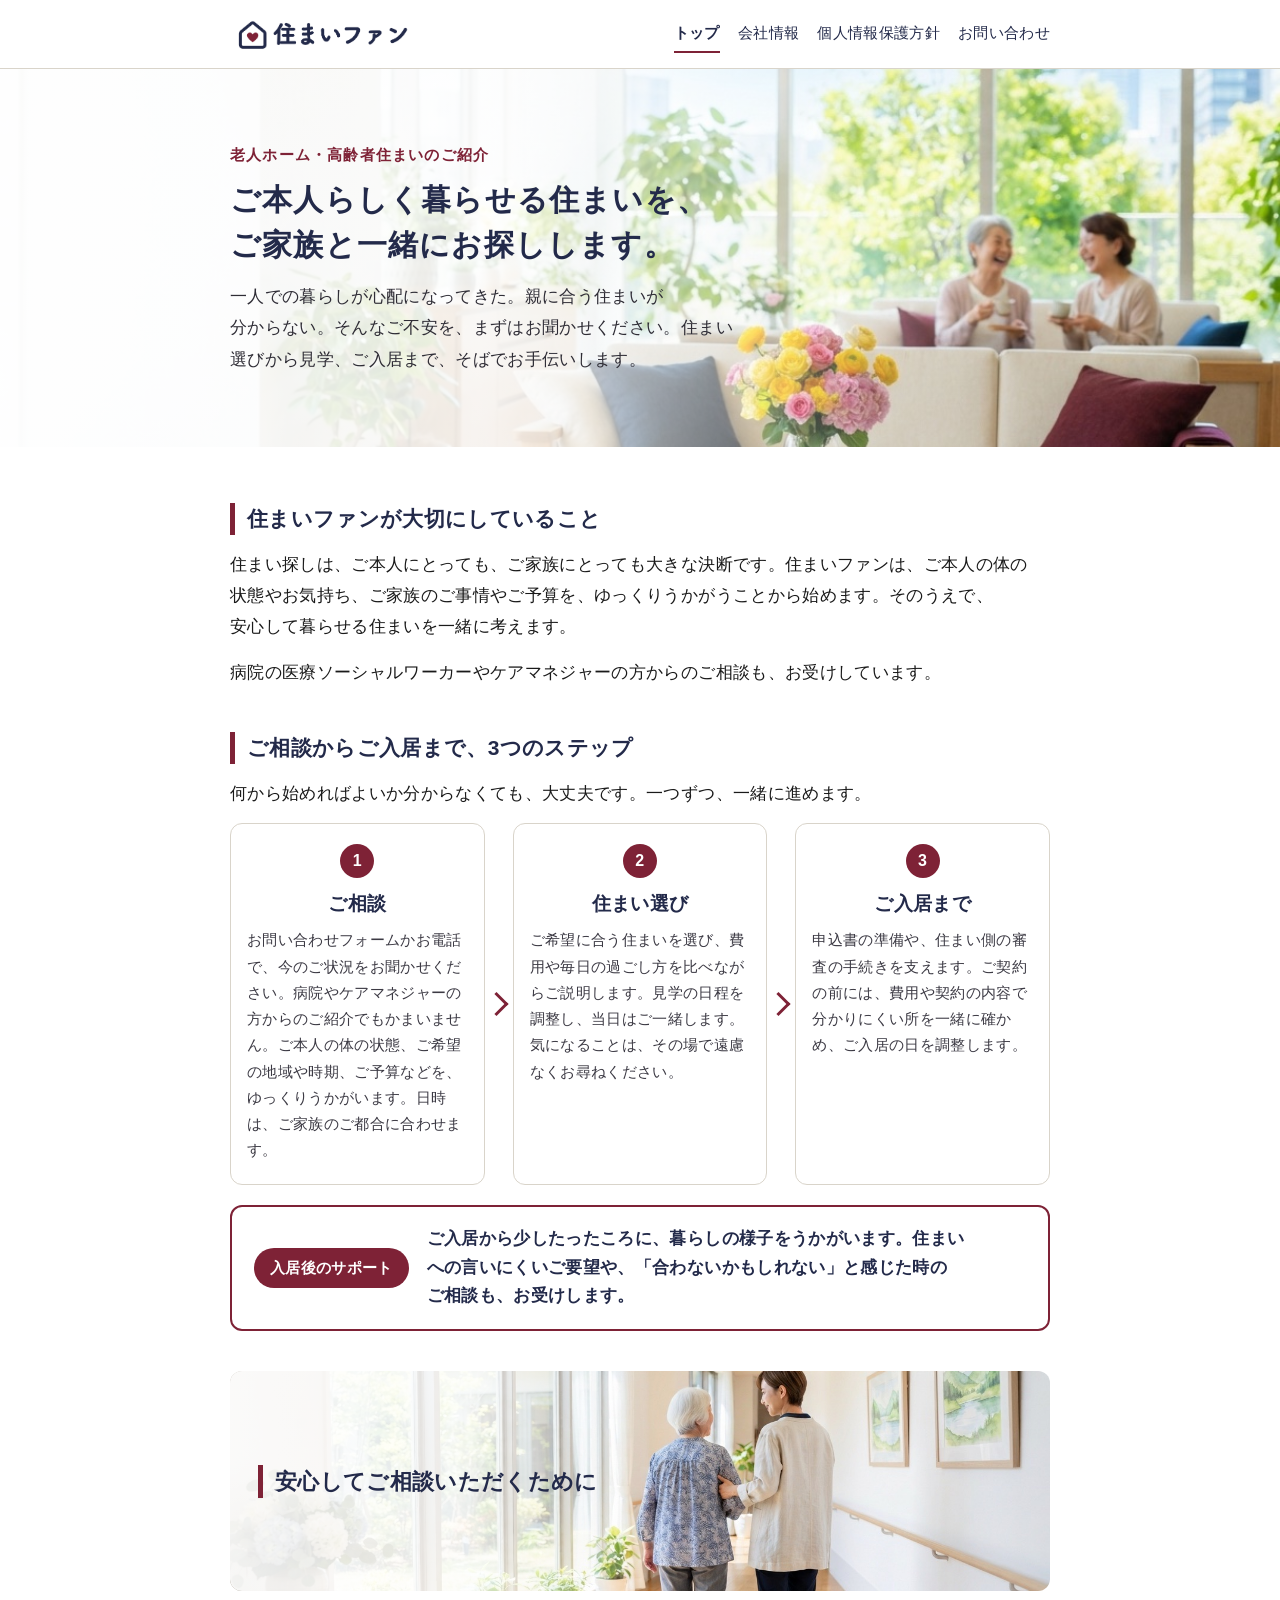
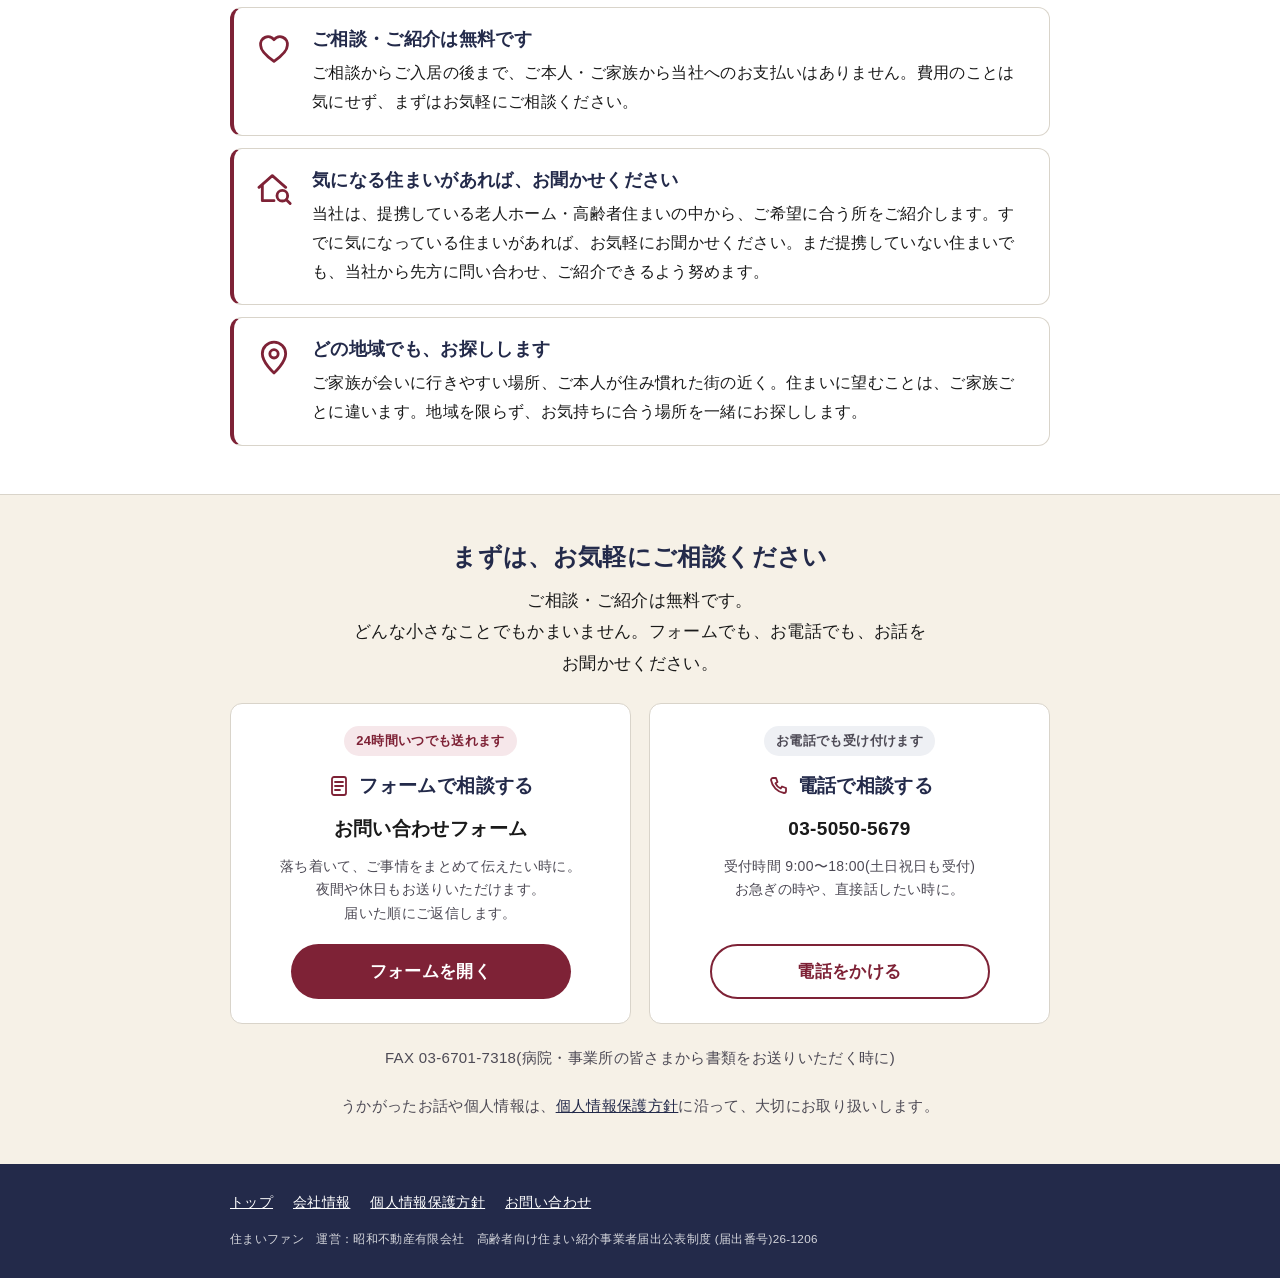
==== commit 82e700ca: "お問い合わせをGoogleフォームに置き換え(トップ・お問い合わせ・個人情報保護方針・会社情報のメール記載をフォームへ) Co-Authored-By: Claude Opus 5.5 <norepl" ====
--- a/index.html
+++ b/index.html
@@ -52,7 +52,7 @@
       <h2>ご相談からご入居まで、3つのステップ</h2>
       <p>何から始めればよいか分からなくても、大丈夫です。一つずつ、一緒に進めます。</p>
       <ol class="step3">
-        <li><span class="n">1</span><b>ご相談</b><p>メールかお電話で、今のご状況をお聞かせください。病院やケアマネジャーの方からのご紹介でもかまいません。ご本人の体の状態、ご希望の地域や時期、ご予算などを、ゆっくりうかがいます。日時は、ご家族のご都合に合わせます。</p></li>
+        <li><span class="n">1</span><b>ご相談</b><p>お問い合わせフォームかお電話で、今のご状況をお聞かせください。病院やケアマネジャーの方からのご紹介でもかまいません。ご本人の体の状態、ご希望の地域や時期、ご予算などを、ゆっくりうかがいます。日時は、ご家族のご都合に合わせます。</p></li>
         <li><span class="n">2</span><b>住まい選び</b><p>ご希望に合う住まいを選び、費用や毎日の過ごし方を比べながらご説明します。見学の日程を調整し、当日はご一緒します。気になることは、その場で遠慮なくお尋ねください。</p></li>
         <li><span class="n">3</span><b>ご入居まで</b><p>申込書の準備や、住まい側の審査の手続きを支えます。ご契約の前には、費用や契約の内容で分かりにくい所を一緒に確かめ、ご入居の日を調整します。</p></li>
       </ol>
@@ -77,14 +77,14 @@
   <section class="cta">
     <div class="wrap">
       <h2>まずは、お気軽にご相談ください</h2>
-      <p class="cta-lead">ご相談・ご紹介は無料です。<br class="pc">どんな小さなことでもかまいません。メールでも、お電話でも、お話をお聞かせください。</p>
+      <p class="cta-lead">ご相談・ご紹介は無料です。<br class="pc">どんな小さなことでもかまいません。フォームでも、お電話でも、お話をお聞かせください。</p>
       <div class="cta-grid contact-cards">
         <div class="cta-card">
           <span class="cta-tag">24時間いつでも送れます</span>
-          <h3><svg class="cta-ico" viewBox="0 0 24 24" aria-hidden="true"><rect x="3" y="5" width="18" height="14" rx="2"/><path d="M4 7l8 6 8-6"/></svg>メールで相談する</h3>
-          <p class="cta-main"><span data-m="cGoubmFmaWFtdXNAb2ZuaQ==">(メールアドレスは、ブラウザのJavaScriptを有効にすると表示されます)</span></p>
+          <h3><svg class="cta-ico" viewBox="0 0 24 24" aria-hidden="true"><rect x="5" y="3" width="14" height="18" rx="2"/><path d="M8 8h8M8 12h8M8 16h5"/></svg>フォームで相談する</h3>
+          <p class="cta-main">お問い合わせフォーム</p>
           <p class="cta-sub">落ち着いて、ご事情をまとめて伝えたい時に。夜間や休日もお送りいただけます。届いた順にご返信します。</p>
-          <a class="cta-btn" data-mailto="cGoubmFmaWFtdXNAb2ZuaQ==" href="contact.html">メールを書く</a>
+          <a class="cta-btn" href="https://docs.google.com/forms/d/e/1FAIpQLSeh4oWzY33jgFecCv-uD6REWzLkGq2Q6xgY2W9wov08D3YMBw/viewform" target="_blank" rel="noopener">フォームを開く</a>
         </div>
         <div class="cta-card cta-card-sub">
           <span class="cta-tag cta-tag-sub">お電話でも受け付けます</span>
